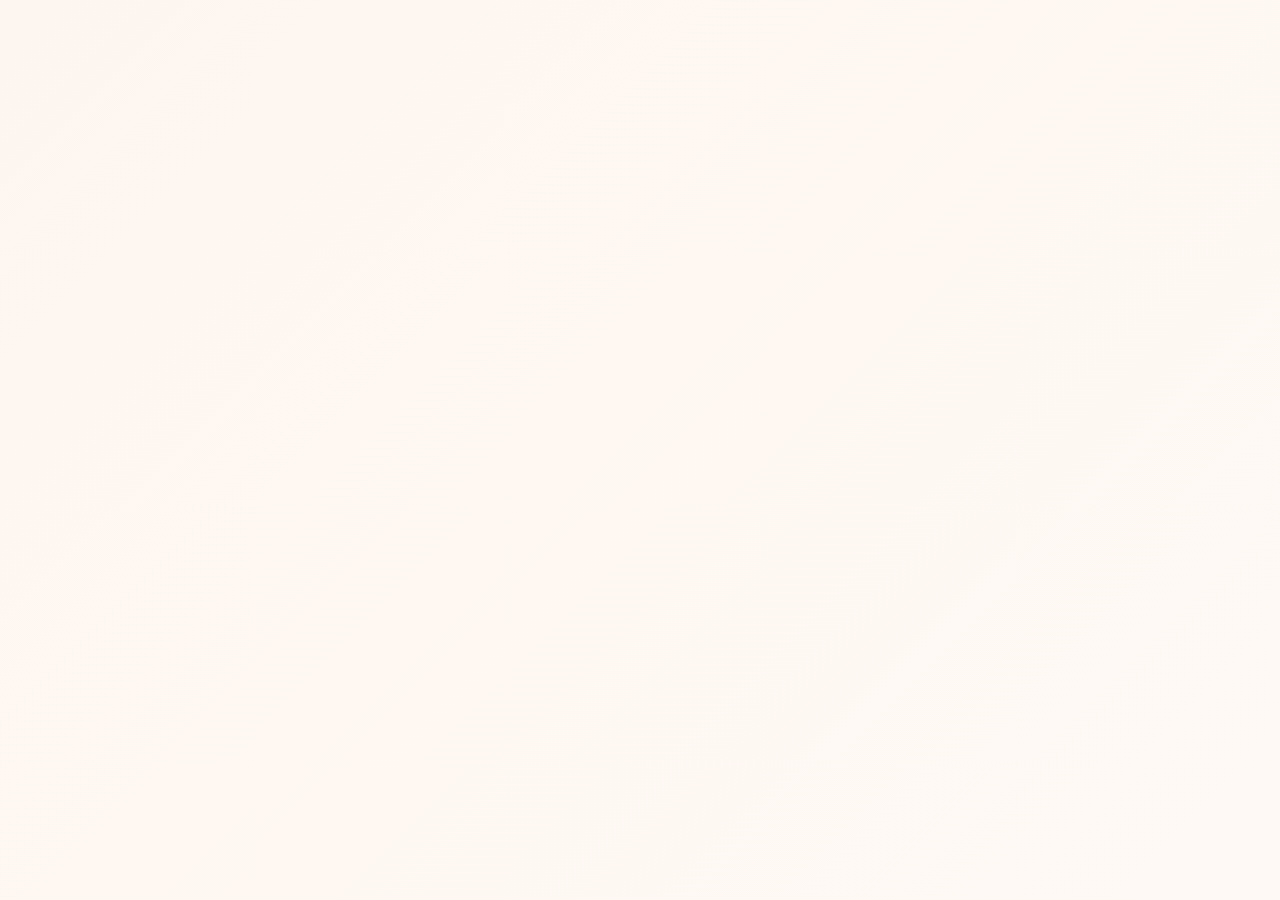
==== invite/index.html @ acae55a9 "Create index.html" ====
<!DOCTYPE html>
<html lang="zh-CN">
<head>
    <meta charset="UTF-8">
    <meta name="viewport" content="width=device-width, initial-scale=1.0">
    <title>张浩宇 & 王萌 的婚礼邀请函</title>
    
    <!-- Open Graph 标签 (微信分享卡片) -->
    <meta property="og:title" content="张浩宇 & 王萌 的婚礼邀请函">
    <meta property="og:description" content="诚挚邀请您见证我们的幸福时刻，2026年6月6日 · 张家口市国际大酒店">
    <meta property="og:url" content="https://918758634.github.io/haoyu-zhang-/invite/">
    <meta property="og:type" content="website">
    <meta property="og:image" content="https://918758634.github.io/ha-yu-zhang-/dog3_cropped.jpeg">
    <meta property="og:image:width" content="500">
    <meta property="og:image:height" content="500">
    <meta property="og:site_name" content="婚礼邀请函">
    
    <!-- Twitter Card 标签 -->
    <meta name="twitter:card" content="summary_large_image">
    <meta name="twitter:title" content="张浩宇 & 王萌 的婚礼邀请函">
    <meta name="twitter:description" content="诚挚邀请您见证我们的幸福时刻，2026年6月6日 · 张家口市国际大酒店">
    <meta name="twitter:image" content="https://918758634.github.io/haoyu-zhang-/dog3_cropped.jpeg">
    
    <style>
        * { margin: 0; padding: 0; box-sizing: border-box; }
        body {
            font-family: 'Noto Serif SC', serif;
            background: linear-gradient(135deg, #fdf6f0 0%, #fff9f5 100%);
            min-height: 100vh;
            display: flex;
            justify-content: center;
            align-items: center;
            text-align: center;
            padding: 20px;
        }
        .container { max-width: 500px; }
        .logo {
            width: 120px;
            height: 120px;
            background: linear-gradient(135deg, #d4a574 0%, #c49660 100%);
            border-radius: 50%;
            display: flex;
            justify-content: center;
            align-items: center;
            margin: 0 auto 30px;
            font-size: 48px;
        }
        h1 {
            font-family: 'Playfair Display', serif;
            font-size: 28px;
            color: #8b6914;
            margin-bottom: 20px;
        }
        .names {
            font-size: 24px;
            color: #333;
            margin-bottom: 30px;
        }
        .info {
            background: white;
            padding: 25px;
            border-radius: 15px;
            box-shadow: 0 4px 20px rgba(0,0,0,0.1);
            margin-bottom: 20px;
        }
        .info h2 {
            font-size: 18px;
            color: #d4a574;
            margin-bottom: 15px;
        }
        .info p {
            color: #666;
            font-size: 16px;
            line-height: 1.8;
        }
        .btn {
            display: inline-block;
            background: linear-gradient(135deg, #d4a574 0%, #c
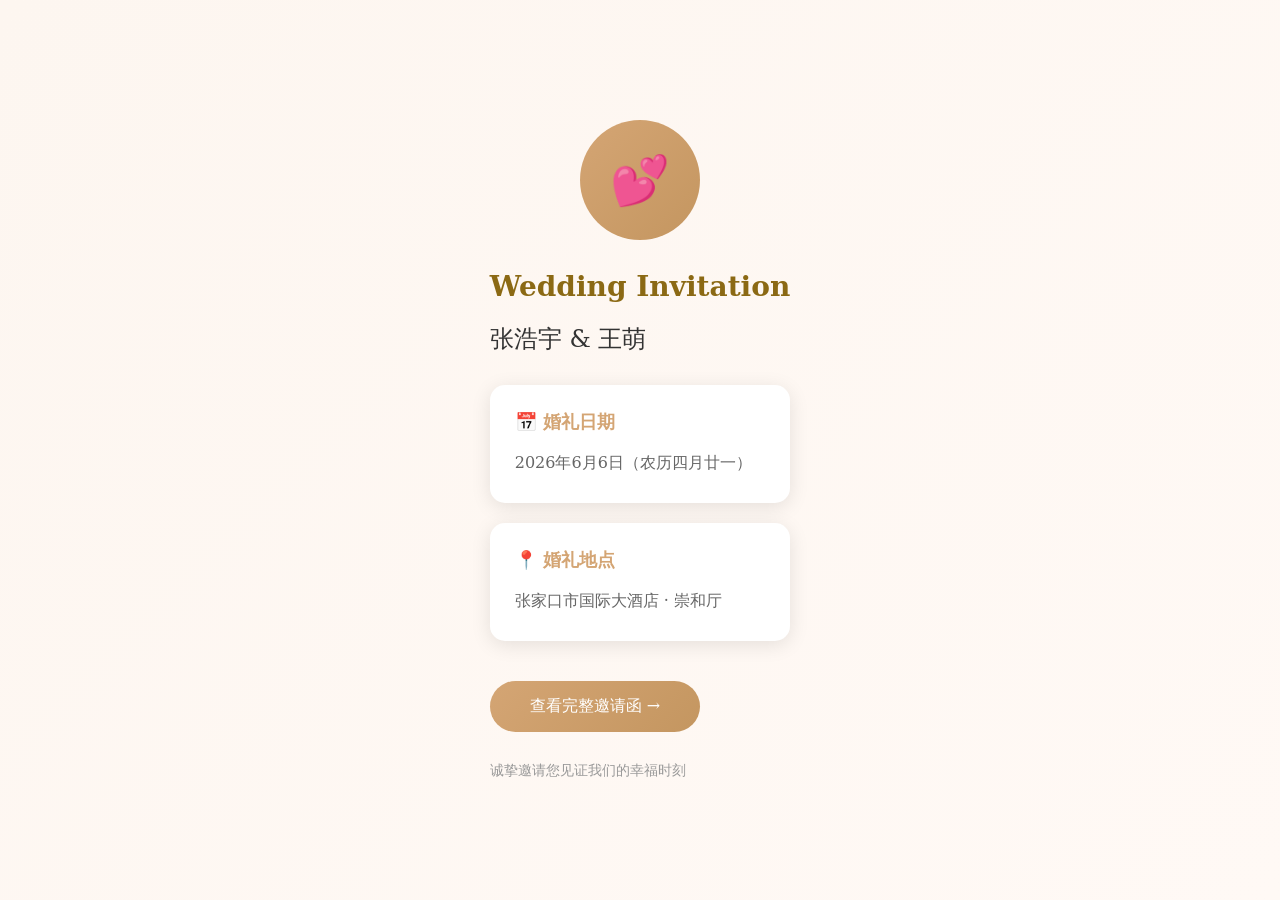
==== commit 2dbf8a74: "Update index.html" ====
--- a/invite/index.html
+++ b/invite/index.html
@@ -4,75 +4,41 @@
     <meta charset="UTF-8">
     <meta name="viewport" content="width=device-width, initial-scale=1.0">
     <title>张浩宇 & 王萌 的婚礼邀请函</title>
-    
-    <!-- Open Graph 标签 (微信分享卡片) -->
     <meta property="og:title" content="张浩宇 & 王萌 的婚礼邀请函">
     <meta property="og:description" content="诚挚邀请您见证我们的幸福时刻，2026年6月6日 · 张家口市国际大酒店">
     <meta property="og:url" content="https://918758634.github.io/haoyu-zhang-/invite/">
     <meta property="og:type" content="website">
-    <meta property="og:image" content="https://918758634.github.io/ha-yu-zhang-/dog3_cropped.jpeg">
+    <meta property="og:image" content="https://918758634.github.io/haoyu-zhang-/dog3_cropped.jpeg">
     <meta property="og:image:width" content="500">
     <meta property="og:image:height" content="500">
-    <meta property="og:site_name" content="婚礼邀请函">
-    
-    <!-- Twitter Card 标签 -->
     <meta name="twitter:card" content="summary_large_image">
     <meta name="twitter:title" content="张浩宇 & 王萌 的婚礼邀请函">
-    <meta name="twitter:description" content="诚挚邀请您见证我们的幸福时刻，2026年6月6日 · 张家口市国际大酒店">
+    <meta name="twitter:description" content="诚挚邀请您见证我们的幸福时刻">
     <meta name="twitter:image" content="https://918758634.github.io/haoyu-zhang-/dog3_cropped.jpeg">
-    
     <style>
-        * { margin: 0; padding: 0; box-sizing: border-box; }
-        body {
-            font-family: 'Noto Serif SC', serif;
-            background: linear-gradient(135deg, #fdf6f0 0%, #fff9f5 100%);
-            min-height: 100vh;
-            display: flex;
-            justify-content: center;
-            align-items: center;
-            text-align: center;
-            padding: 20px;
-        }
-        .container { max-width: 500px; }
-        .logo {
-            width: 120px;
-            height: 120px;
-            background: linear-gradient(135deg, #d4a574 0%, #c49660 100%);
-            border-radius: 50%;
-            display: flex;
-            justify-content: center;
-            align-items: center;
-            margin: 0 auto 30px;
-            font-size: 48px;
-        }
-        h1 {
-            font-family: 'Playfair Display', serif;
-            font-size: 28px;
-            color: #8b6914;
-            margin-bottom: 20px;
-        }
-        .names {
-            font-size: 24px;
-            color: #333;
-            margin-bottom: 30px;
-        }
-        .info {
-            background: white;
-            padding: 25px;
-            border-radius: 15px;
-            box-shadow: 0 4px 20px rgba(0,0,0,0.1);
-            margin-bottom: 20px;
-        }
-        .info h2 {
-            font-size: 18px;
-            color: #d4a574;
-            margin-bottom: 15px;
-        }
-        .info p {
-            color: #666;
-            font-size: 16px;
-            line-height: 1.8;
-        }
-        .btn {
-            display: inline-block;
-            background: linear-gradient(135deg, #d4a574 0%, #c
+        *{margin:0;padding:0;box-sizing:border-box}
+        body{font-family:'serif';background:linear-gradient(135deg,#fdf6f0,#fff9f5);min-height:100vh;display:flex;justify-content:center;align-items:center;padding:20px}
+        .container{max-width:500px}
+        .logo{width:120px;height:120px;background:linear-gradient(135deg,#d4a574,#c49660);border-radius:50%;display:flex;justify-content:center;align-items:center;margin:0 auto 30px;font-size:48px}
+        h1{font-size:28px;color:#8b6914;margin-bottom:20px}
+        .names{font-size:24px;color:#333;margin-bottom:30px}
+        .info{background:white;padding:25px;border-radius:15px;box-shadow:0 4px 20px rgba(0,0,0,0.1);margin-bottom:20px}
+        .info h2{font-size:18px;color:#d4a574;margin-bottom:15px}
+        .info p{color:#666;font-size:16px;line-height:1.8}
+        .btn{display:inline-block;background:linear-gradient(135deg,#d4a574,#c49660);color:white;padding:15px 40px;border-radius:30px;text-decoration:none;font-size:16px;margin-top:20px}
+        .footer{margin-top:30px;color:#999;font-size:14px}
+    </style>
+</head>
+<body>
+    <div class="container">
+        <div class="logo">💕</div>
+        <h1>Wedding Invitation</h1>
+        <div class="names">张浩宇 & 王萌</div>
+        <div class="info"><h2>📅 婚礼日期</h2><p>2026年6月6日（农历四月廿一）</p></div>
+        <div class="info"><h2>📍 婚礼地点</h2><p>张家口市国际大酒店 · 崇和厅</p></div>
+        <a href="../" class="btn">查看完整邀请函 →</a>
+        <div class="footer"><p>诚挚邀请您见证我们的幸福时刻</p></div>
+    </div>
+</body>
+</html>
+
